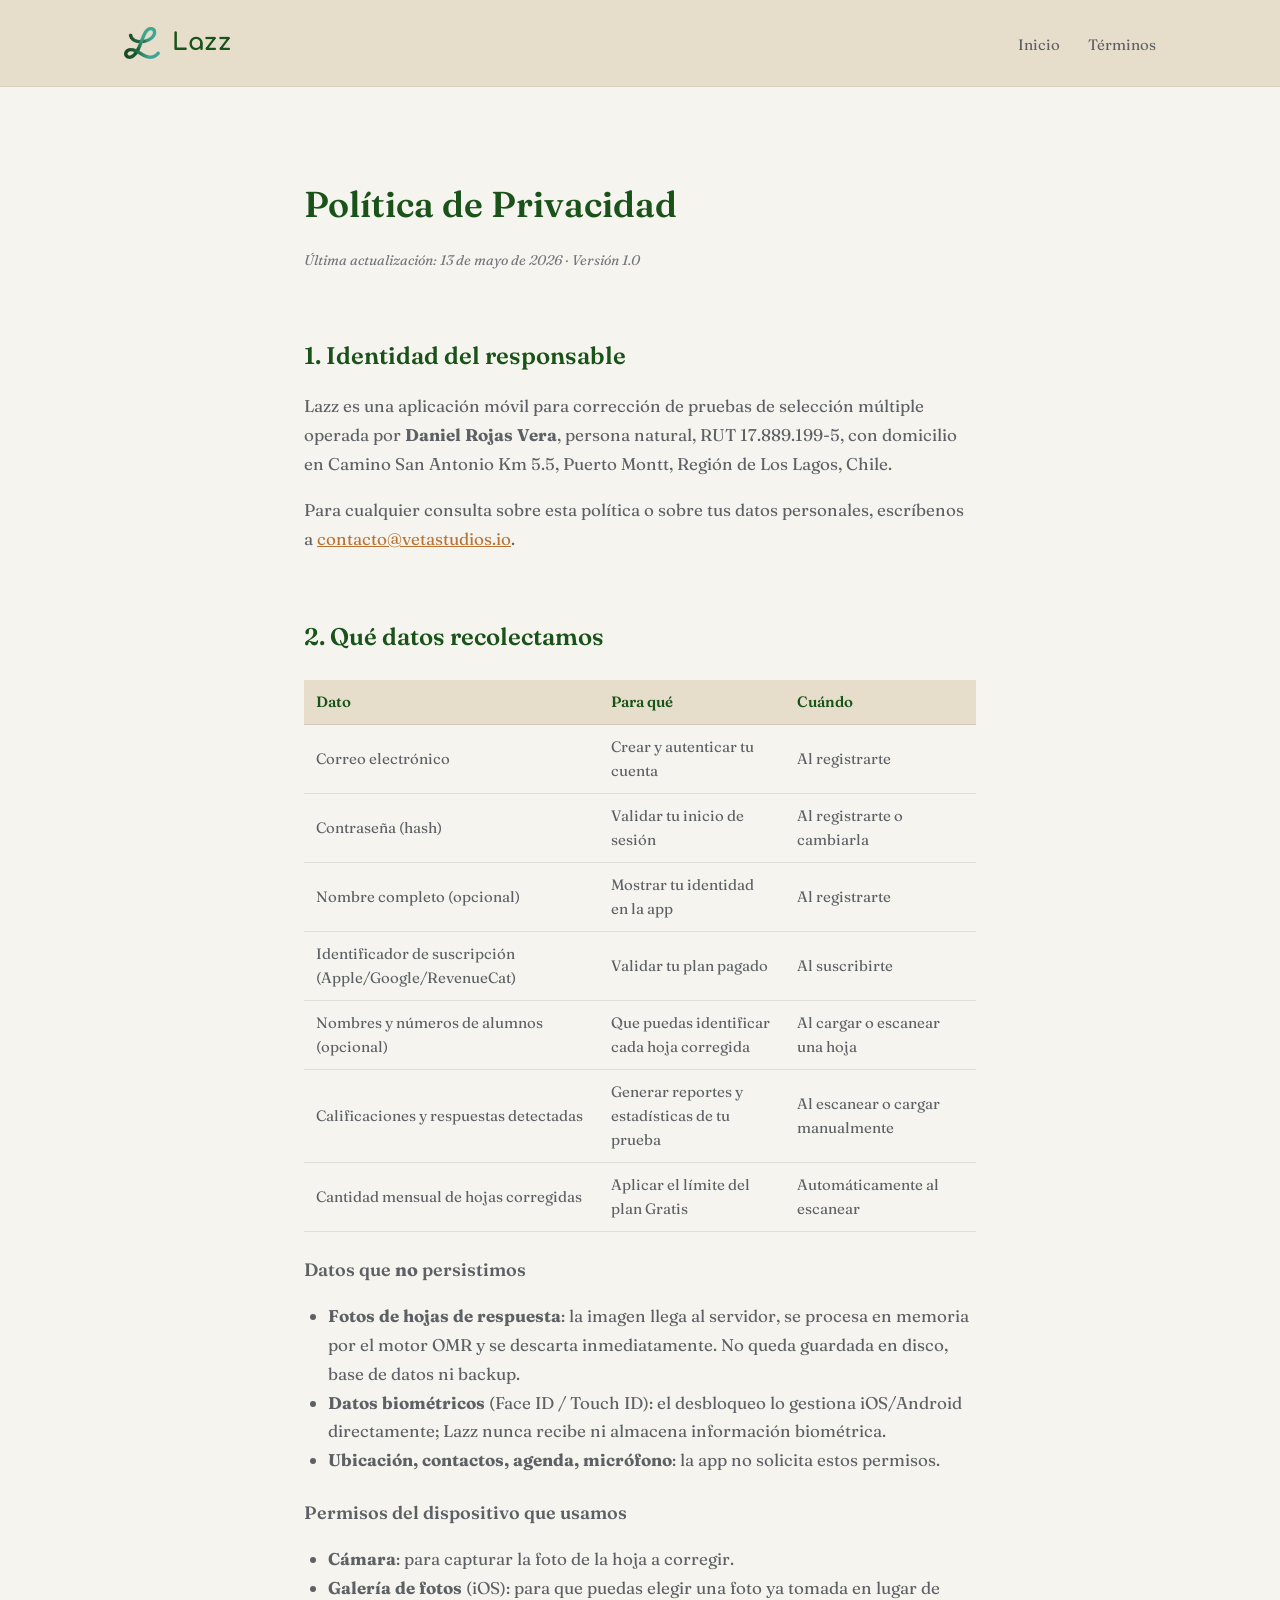
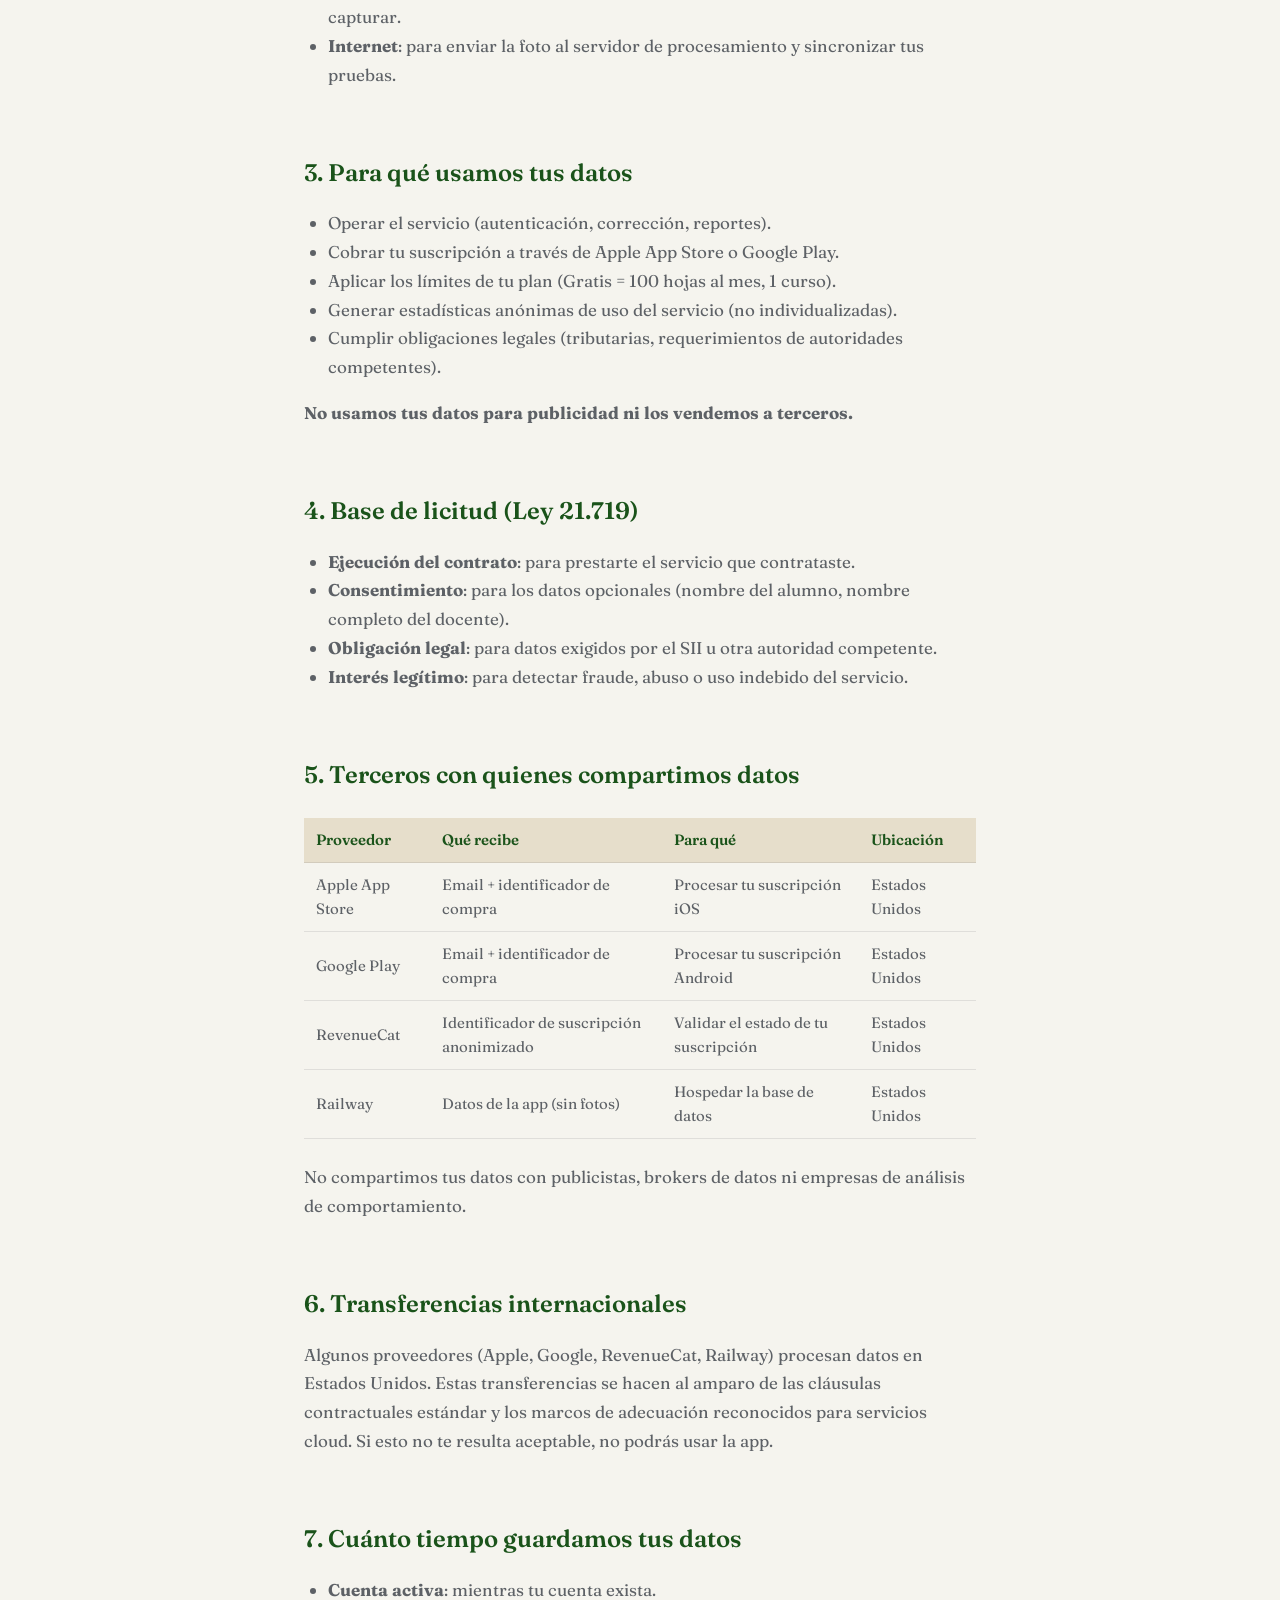
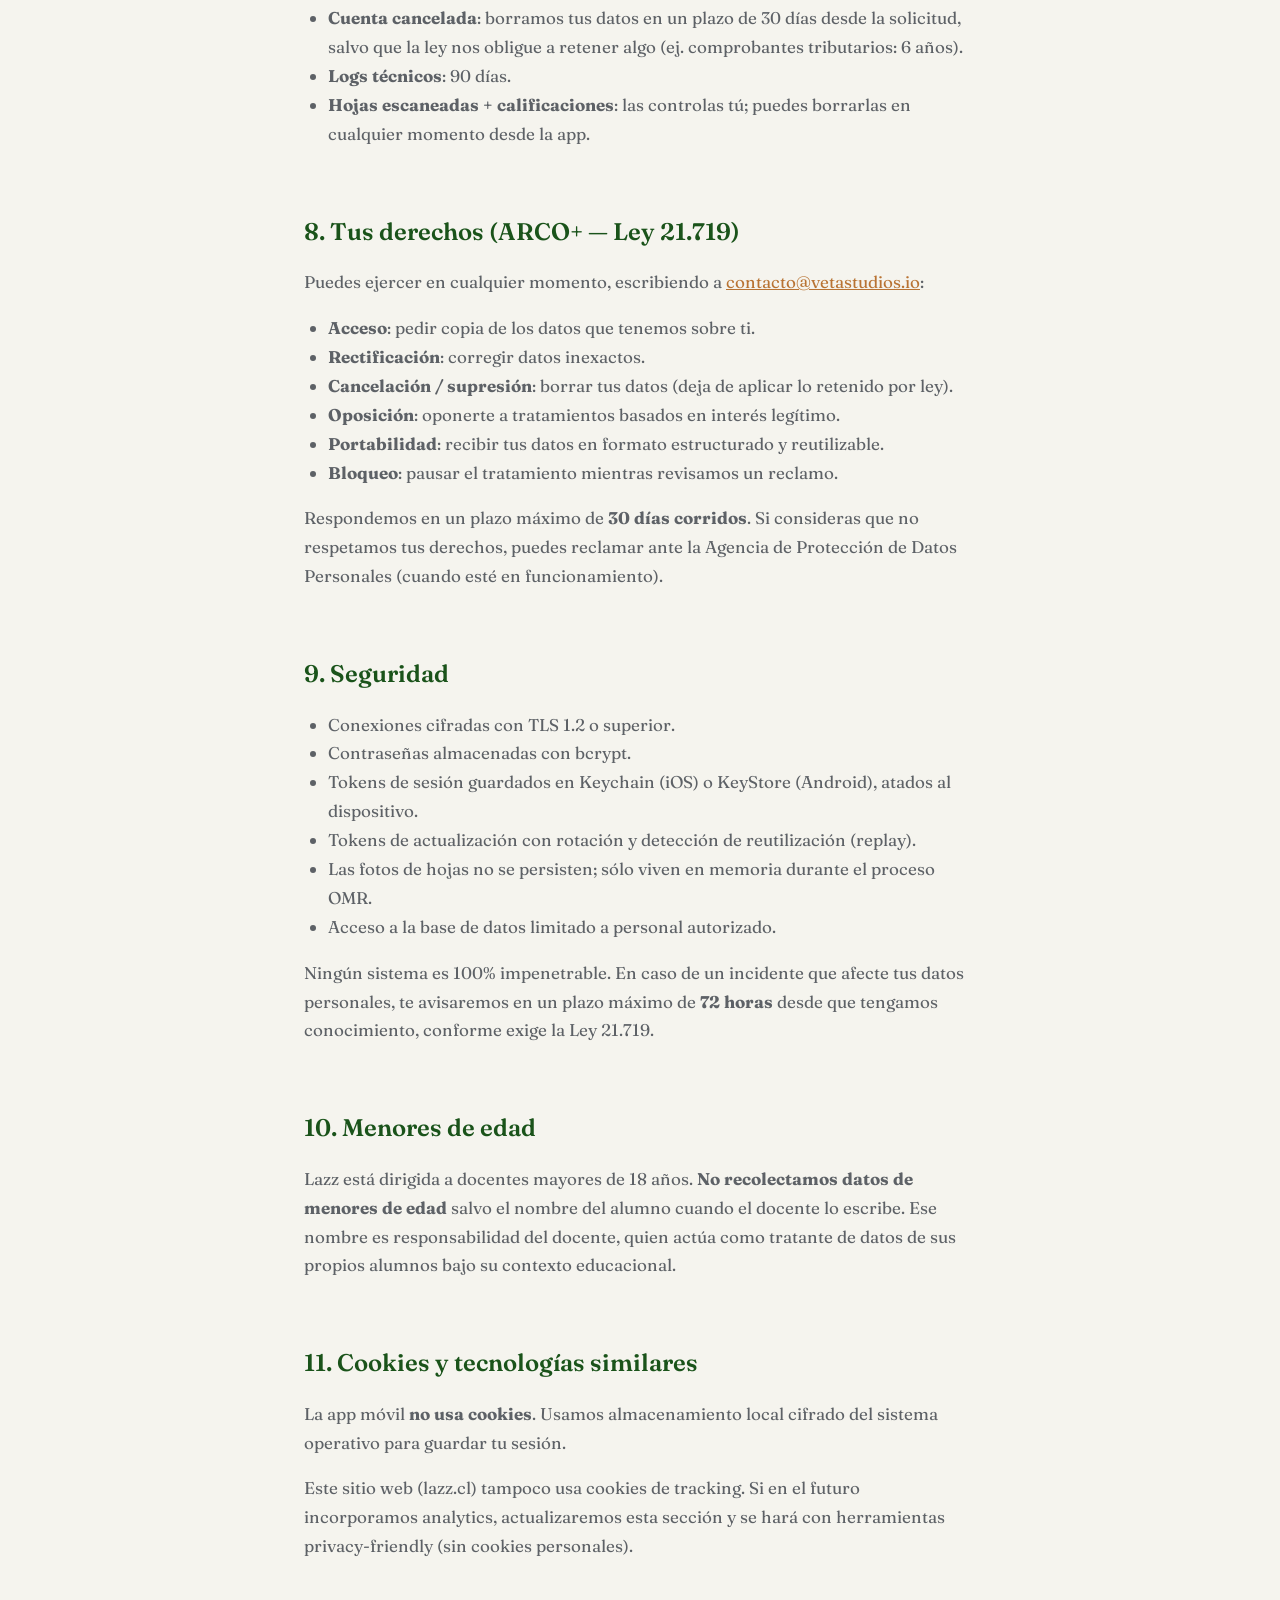
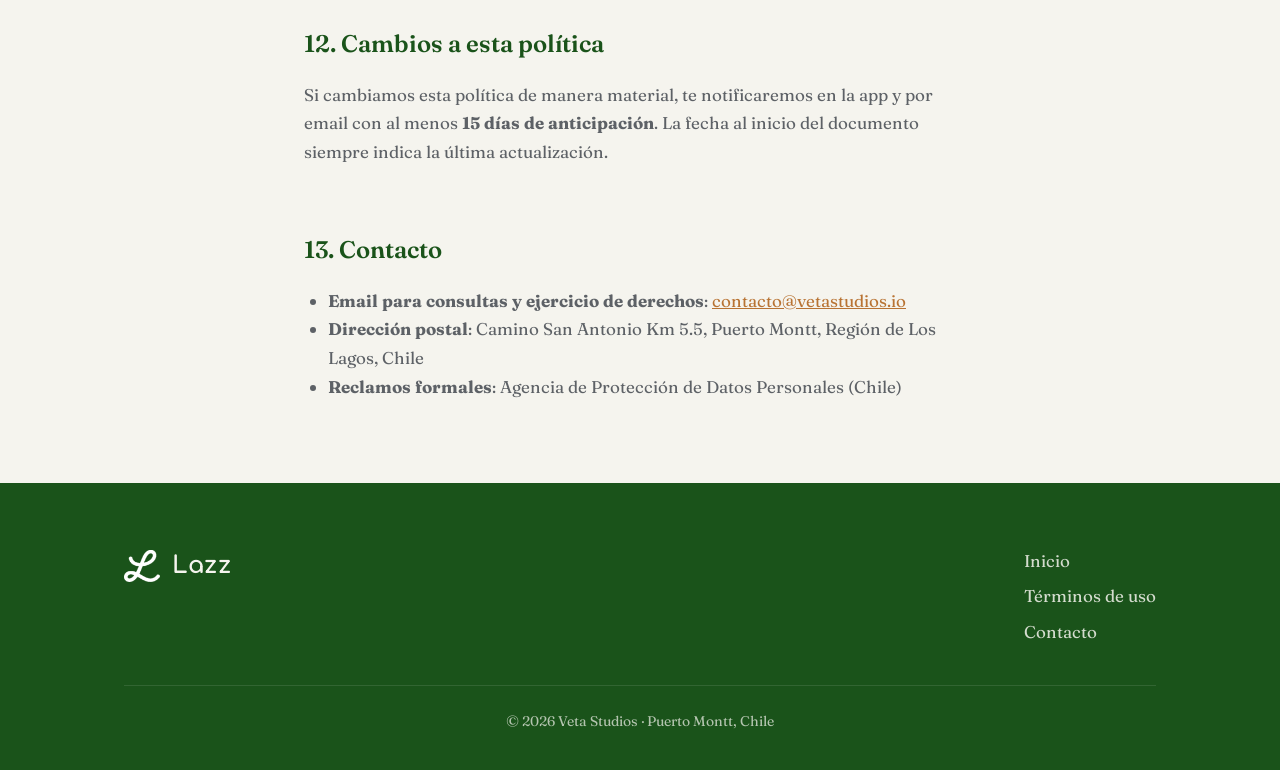
==== privacidad/index.html @ b59d0e22 "init: lazz-web landing + legal pages + contacto Spec: docs/specs/lazz-web-launch.md (approved 2026-0" ====
<!DOCTYPE html>
<html lang="es-CL">
<head>
  <meta charset="UTF-8">
  <meta name="viewport" content="width=device-width, initial-scale=1.0">
  <title>Política de Privacidad — Lazz</title>
  <meta name="description" content="Política de Privacidad de Lazz. Qué datos recolectamos, para qué, cuánto tiempo los guardamos, y tus derechos bajo la Ley 21.719.">
  <meta name="robots" content="index, follow">

  <link rel="preconnect" href="https://fonts.googleapis.com">
  <link rel="preconnect" href="https://fonts.gstatic.com" crossorigin>
  <link href="https://fonts.googleapis.com/css2?family=Comfortaa:wght@400;700&family=Fraunces:ital,wght@0,400;0,600;1,400;1,600&display=swap" rel="stylesheet">

  <link rel="stylesheet" href="/css/shared.css">
  <link rel="icon" type="image/png" href="/assets/brand/lazz-isotype.png">
</head>
<body>

<header class="site-header">
  <div class="container site-header__inner">
    <a href="/" class="brand">
      <img src="/assets/brand/lazz-isotype.png" alt="" class="brand__isotipo">
      <span class="brand__wordmark">Lazz</span>
    </a>
    <nav class="site-header__nav">
      <a href="/">Inicio</a>
      <a href="/terminos/">Términos</a>
    </nav>
  </div>
</header>

<main class="legal">
  <div class="container container--narrow">

    <h1>Política de Privacidad</h1>
    <p class="legal__meta">
      Última actualización: 13 de mayo de 2026 · Versión 1.0
    </p>

    <h2>1. Identidad del responsable</h2>
    <p>
      Lazz es una aplicación móvil para corrección de pruebas de selección
      múltiple operada por <strong>Daniel Rojas Vera</strong>, persona natural,
      RUT 17.889.199-5, con domicilio en Camino San Antonio Km 5.5, Puerto
      Montt, Región de Los Lagos, Chile.
    </p>
    <p>
      Para cualquier consulta sobre esta política o sobre tus datos personales,
      escríbenos a <a href="mailto:contacto@vetastudios.io">contacto@vetastudios.io</a>.
    </p>

    <h2>2. Qué datos recolectamos</h2>
    <table>
      <thead>
        <tr>
          <th>Dato</th>
          <th>Para qué</th>
          <th>Cuándo</th>
        </tr>
      </thead>
      <tbody>
        <tr><td>Correo electrónico</td><td>Crear y autenticar tu cuenta</td><td>Al registrarte</td></tr>
        <tr><td>Contraseña (hash)</td><td>Validar tu inicio de sesión</td><td>Al registrarte o cambiarla</td></tr>
        <tr><td>Nombre completo (opcional)</td><td>Mostrar tu identidad en la app</td><td>Al registrarte</td></tr>
        <tr><td>Identificador de suscripción (Apple/Google/RevenueCat)</td><td>Validar tu plan pagado</td><td>Al suscribirte</td></tr>
        <tr><td>Nombres y números de alumnos (opcional)</td><td>Que puedas identificar cada hoja corregida</td><td>Al cargar o escanear una hoja</td></tr>
        <tr><td>Calificaciones y respuestas detectadas</td><td>Generar reportes y estadísticas de tu prueba</td><td>Al escanear o cargar manualmente</td></tr>
        <tr><td>Cantidad mensual de hojas corregidas</td><td>Aplicar el límite del plan Gratis</td><td>Automáticamente al escanear</td></tr>
      </tbody>
    </table>

    <h3>Datos que <strong>no</strong> persistimos</h3>
    <ul>
      <li><strong>Fotos de hojas de respuesta</strong>: la imagen llega al servidor, se procesa en memoria por el motor OMR y se descarta inmediatamente. No queda guardada en disco, base de datos ni backup.</li>
      <li><strong>Datos biométricos</strong> (Face ID / Touch ID): el desbloqueo lo gestiona iOS/Android directamente; Lazz nunca recibe ni almacena información biométrica.</li>
      <li><strong>Ubicación, contactos, agenda, micrófono</strong>: la app no solicita estos permisos.</li>
    </ul>

    <h3>Permisos del dispositivo que usamos</h3>
    <ul>
      <li><strong>Cámara</strong>: para capturar la foto de la hoja a corregir.</li>
      <li><strong>Galería de fotos</strong> (iOS): para que puedas elegir una foto ya tomada en lugar de capturar.</li>
      <li><strong>Internet</strong>: para enviar la foto al servidor de procesamiento y sincronizar tus pruebas.</li>
    </ul>

    <h2>3. Para qué usamos tus datos</h2>
    <ul>
      <li>Operar el servicio (autenticación, corrección, reportes).</li>
      <li>Cobrar tu suscripción a través de Apple App Store o Google Play.</li>
      <li>Aplicar los límites de tu plan (Gratis = 100 hojas al mes, 1 curso).</li>
      <li>Generar estadísticas anónimas de uso del servicio (no individualizadas).</li>
      <li>Cumplir obligaciones legales (tributarias, requerimientos de autoridades competentes).</li>
    </ul>
    <p>
      <strong>No usamos tus datos para publicidad ni los vendemos a terceros.</strong>
    </p>

    <h2>4. Base de licitud (Ley 21.719)</h2>
    <ul>
      <li><strong>Ejecución del contrato</strong>: para prestarte el servicio que contrataste.</li>
      <li><strong>Consentimiento</strong>: para los datos opcionales (nombre del alumno, nombre completo del docente).</li>
      <li><strong>Obligación legal</strong>: para datos exigidos por el SII u otra autoridad competente.</li>
      <li><strong>Interés legítimo</strong>: para detectar fraude, abuso o uso indebido del servicio.</li>
    </ul>

    <h2>5. Terceros con quienes compartimos datos</h2>
    <table>
      <thead>
        <tr>
          <th>Proveedor</th>
          <th>Qué recibe</th>
          <th>Para qué</th>
          <th>Ubicación</th>
        </tr>
      </thead>
      <tbody>
        <tr><td>Apple App Store</td><td>Email + identificador de compra</td><td>Procesar tu suscripción iOS</td><td>Estados Unidos</td></tr>
        <tr><td>Google Play</td><td>Email + identificador de compra</td><td>Procesar tu suscripción Android</td><td>Estados Unidos</td></tr>
        <tr><td>RevenueCat</td><td>Identificador de suscripción anonimizado</td><td>Validar el estado de tu suscripción</td><td>Estados Unidos</td></tr>
        <tr><td>Railway</td><td>Datos de la app (sin fotos)</td><td>Hospedar la base de datos</td><td>Estados Unidos</td></tr>
      </tbody>
    </table>
    <p>
      No compartimos tus datos con publicistas, brokers de datos ni empresas
      de análisis de comportamiento.
    </p>

    <h2>6. Transferencias internacionales</h2>
    <p>
      Algunos proveedores (Apple, Google, RevenueCat, Railway) procesan datos
      en Estados Unidos. Estas transferencias se hacen al amparo de las
      cláusulas contractuales estándar y los marcos de adecuación reconocidos
      para servicios cloud. Si esto no te resulta aceptable, no podrás usar
      la app.
    </p>

    <h2>7. Cuánto tiempo guardamos tus datos</h2>
    <ul>
      <li><strong>Cuenta activa</strong>: mientras tu cuenta exista.</li>
      <li><strong>Cuenta cancelada</strong>: borramos tus datos en un plazo de 30 días desde la solicitud, salvo que la ley nos obligue a retener algo (ej. comprobantes tributarios: 6 años).</li>
      <li><strong>Logs técnicos</strong>: 90 días.</li>
      <li><strong>Hojas escaneadas + calificaciones</strong>: las controlas tú; puedes borrarlas en cualquier momento desde la app.</li>
    </ul>

    <h2>8. Tus derechos (ARCO+ — Ley 21.719)</h2>
    <p>
      Puedes ejercer en cualquier momento, escribiendo a
      <a href="mailto:contacto@vetastudios.io">contacto@vetastudios.io</a>:
    </p>
    <ul>
      <li><strong>Acceso</strong>: pedir copia de los datos que tenemos sobre ti.</li>
      <li><strong>Rectificación</strong>: corregir datos inexactos.</li>
      <li><strong>Cancelación / supresión</strong>: borrar tus datos (deja de aplicar lo retenido por ley).</li>
      <li><strong>Oposición</strong>: oponerte a tratamientos basados en interés legítimo.</li>
      <li><strong>Portabilidad</strong>: recibir tus datos en formato estructurado y reutilizable.</li>
      <li><strong>Bloqueo</strong>: pausar el tratamiento mientras revisamos un reclamo.</li>
    </ul>
    <p>
      Respondemos en un plazo máximo de <strong>30 días corridos</strong>. Si
      consideras que no respetamos tus derechos, puedes reclamar ante la
      Agencia de Protección de Datos Personales (cuando esté en funcionamiento).
    </p>

    <h2>9. Seguridad</h2>
    <ul>
      <li>Conexiones cifradas con TLS 1.2 o superior.</li>
      <li>Contraseñas almacenadas con bcrypt.</li>
      <li>Tokens de sesión guardados en Keychain (iOS) o KeyStore (Android), atados al dispositivo.</li>
      <li>Tokens de actualización con rotación y detección de reutilización (replay).</li>
      <li>Las fotos de hojas no se persisten; sólo viven en memoria durante el proceso OMR.</li>
      <li>Acceso a la base de datos limitado a personal autorizado.</li>
    </ul>
    <p>
      Ningún sistema es 100% impenetrable. En caso de un incidente que afecte
      tus datos personales, te avisaremos en un plazo máximo de <strong>72
      horas</strong> desde que tengamos conocimiento, conforme exige la Ley
      21.719.
    </p>

    <h2>10. Menores de edad</h2>
    <p>
      Lazz está dirigida a docentes mayores de 18 años. <strong>No
      recolectamos datos de menores de edad</strong> salvo el nombre del alumno
      cuando el docente lo escribe. Ese nombre es responsabilidad del docente,
      quien actúa como tratante de datos de sus propios alumnos bajo su
      contexto educacional.
    </p>

    <h2>11. Cookies y tecnologías similares</h2>
    <p>
      La app móvil <strong>no usa cookies</strong>. Usamos almacenamiento
      local cifrado del sistema operativo para guardar tu sesión.
    </p>
    <p>
      Este sitio web (lazz.cl) tampoco usa cookies de tracking. Si en el
      futuro incorporamos analytics, actualizaremos esta sección y se hará
      con herramientas privacy-friendly (sin cookies personales).
    </p>

    <h2>12. Cambios a esta política</h2>
    <p>
      Si cambiamos esta política de manera material, te notificaremos en la
      app y por email con al menos <strong>15 días de anticipación</strong>.
      La fecha al inicio del documento siempre indica la última actualización.
    </p>

    <h2>13. Contacto</h2>
    <ul>
      <li><strong>Email para consultas y ejercicio de derechos</strong>:
        <a href="mailto:contacto@vetastudios.io">contacto@vetastudios.io</a>
      </li>
      <li><strong>Dirección postal</strong>: Camino San Antonio Km 5.5,
        Puerto Montt, Región de Los Lagos, Chile</li>
      <li><strong>Reclamos formales</strong>: Agencia de Protección de Datos
        Personales (Chile)</li>
    </ul>

  </div>
</main>

<footer class="site-footer">
  <div class="container">
    <div class="site-footer__inner">
      <div class="site-footer__brand">
        <div class="brand">
          <img src="/assets/brand/lazz-isotype.png" alt="" class="brand__isotipo" style="filter: brightness(0) invert(1);">
          <span class="brand__wordmark">Lazz</span>
        </div>
      </div>
      <nav class="site-footer__nav">
        <a href="/">Inicio</a>
        <a href="/terminos/">Términos de uso</a>
        <a href="/contacto/">Contacto</a>
      </nav>
    </div>
    <p class="site-footer__legal">
      © 2026 Veta Studios · Puerto Montt, Chile
    </p>
  </div>
</footer>

</body>
</html>
---- css/shared.css ----
/* =============================================
   LAZZ — Design System (sitio público)

   Refleja la línea gráfica del producto (app móvil) para que
   un profe que aterrice acá desde un link sienta continuidad
   visual cuando descargue la app.

   Paleta + tipografías están alineadas con grader-app/src/theme.ts.
   ============================================= */

:root {
  /* Paleta canónica Lazz */
  --color-verde: #1A531A;     /* Sabiduría — primario, headings, CTAs */
  --color-turquesa: #3AB09E;  /* Claridad — focus, links interactivos */
  --color-beige: #E6DECB;     /* Base — background neutro */
  --color-cobre: #B87333;     /* Logro — acentos, badge RECOMENDADO */
  --color-gris: #5D6166;      /* Estructura — body text, rules */
  --color-ivory: #F5F4EE;     /* Cards, surfaces */
  --color-blanco: #FFFFFF;

  /* Tipografías */
  --font-wordmark: 'Comfortaa', system-ui, sans-serif;
  --font-body: 'Fraunces', Georgia, 'Times New Roman', serif;

  /* Espaciados */
  --space-xs: 8px;
  --space-sm: 16px;
  --space-md: 24px;
  --space-lg: 40px;
  --space-xl: 64px;
  --space-2xl: 96px;

  /* Radios */
  --radius-sm: 8px;
  --radius-md: 16px;
  --radius-lg: 24px;
}

/* --- Reset mínimo --- */
*, *::before, *::after {
  box-sizing: border-box;
}

html {
  scroll-behavior: smooth;
}

body {
  margin: 0;
  padding: 0;
  background-color: var(--color-beige);
  color: var(--color-gris);
  font-family: var(--font-body);
  font-size: 17px;
  line-height: 1.6;
  -webkit-font-smoothing: antialiased;
  -moz-osx-font-smoothing: grayscale;
}

/* --- Container --- */
.container {
  max-width: 1080px;
  width: 100%;
  margin: 0 auto;
  padding: 0 var(--space-md);
}

.container--narrow {
  max-width: 720px;
}

/* --- Header --- */
.site-header {
  padding: var(--space-md) 0;
  background-color: var(--color-beige);
  border-bottom: 1px solid rgba(93, 97, 102, 0.1);
}

.site-header__inner {
  display: flex;
  align-items: center;
  justify-content: space-between;
}

.brand {
  display: flex;
  align-items: center;
  gap: 12px;
  text-decoration: none;
  color: var(--color-verde);
}

.brand__isotipo {
  width: 36px;
  height: 36px;
  object-fit: contain;
}

.brand__wordmark {
  font-family: var(--font-wordmark);
  font-weight: 700;
  font-size: 24px;
  letter-spacing: 0.5px;
}

.site-header__nav a {
  font-family: var(--font-body);
  color: var(--color-gris);
  text-decoration: none;
  font-size: 15px;
  margin-left: var(--space-md);
  transition: color 0.2s;
}

.site-header__nav a:hover {
  color: var(--color-cobre);
}

/* --- Hero --- */
.hero {
  padding: var(--space-xl) 0 var(--space-2xl);
}

.hero__grid {
  display: grid;
  grid-template-columns: 1fr 1fr;
  gap: var(--space-xl);
  align-items: center;
}

@media (max-width: 768px) {
  .hero__grid {
    grid-template-columns: 1fr;
    gap: var(--space-lg);
  }
  .hero {
    padding: var(--space-lg) 0 var(--space-xl);
  }
}

.hero__title {
  font-family: var(--font-body);
  font-weight: 600;
  font-size: 56px;
  line-height: 1.05;
  color: var(--color-verde);
  margin: 0 0 var(--space-md);
  letter-spacing: -0.5px;
}

@media (max-width: 768px) {
  .hero__title { font-size: 40px; }
}

.hero__tagline {
  font-style: italic;
  font-size: 19px;
  color: var(--color-gris);
  margin: 0 0 var(--space-lg);
  line-height: 1.5;
}

.hero__cta-row {
  display: flex;
  gap: var(--space-sm);
  flex-wrap: wrap;
}

.hero__image {
  width: 100%;
  height: auto;
  border-radius: var(--radius-lg);
  box-shadow: 0 20px 50px rgba(0, 0, 0, 0.15);
}

/* --- Botones --- */
.btn {
  display: inline-flex;
  align-items: center;
  gap: 10px;
  padding: 14px 24px;
  border-radius: var(--radius-sm);
  font-family: var(--font-body);
  font-size: 16px;
  font-weight: 600;
  text-decoration: none;
  transition: transform 0.15s, opacity 0.15s;
  border: none;
  cursor: pointer;
}

.btn:hover {
  transform: translateY(-1px);
}

.btn:active {
  transform: translateY(0);
}

.btn--primary {
  background-color: var(--color-verde);
  color: var(--color-ivory);
}

.btn--secondary {
  background-color: transparent;
  color: var(--color-verde);
  border: 1.5px solid var(--color-verde);
}

.btn--coming-soon {
  background-color: var(--color-gris);
  color: var(--color-ivory);
  opacity: 0.75;
  cursor: not-allowed;
}

.btn--coming-soon:hover {
  transform: none;
}

/* --- Section --- */
.section {
  padding: var(--space-2xl) 0;
}

.section--alt {
  background-color: var(--color-ivory);
}

.section__title {
  font-family: var(--font-body);
  font-weight: 600;
  font-size: 36px;
  color: var(--color-verde);
  margin: 0 0 var(--space-sm);
  letter-spacing: -0.3px;
}

.section__subtitle {
  font-size: 18px;
  color: var(--color-gris);
  font-style: italic;
  margin: 0 0 var(--space-xl);
}

/* --- Features grid --- */
.features {
  display: grid;
  grid-template-columns: repeat(2, 1fr);
  gap: var(--space-lg);
}

@media (max-width: 768px) {
  .features { grid-template-columns: 1fr; }
}

.feature {
  display: flex;
  flex-direction: column;
  gap: var(--space-sm);
}

.feature__icon {
  width: 44px;
  height: 44px;
  display: flex;
  align-items: center;
  justify-content: center;
  background-color: var(--color-verde);
  color: var(--color-ivory);
  border-radius: var(--radius-sm);
  font-size: 22px;
}

.feature__title {
  font-family: var(--font-body);
  font-weight: 600;
  font-size: 22px;
  color: var(--color-verde);
  margin: 0;
}

.feature__body {
  margin: 0;
  color: var(--color-gris);
  line-height: 1.55;
}

/* --- Pricing grid --- */
.pricing {
  display: grid;
  grid-template-columns: repeat(3, 1fr);
  gap: var(--space-md);
}

@media (max-width: 900px) {
  .pricing { grid-template-columns: 1fr; gap: var(--space-md); }
}

.plan {
  background-color: var(--color-ivory);
  border-radius: var(--radius-md);
  padding: var(--space-lg);
  display: flex;
  flex-direction: column;
  border: 1px solid rgba(93, 97, 102, 0.12);
}

.plan--recommended {
  border-color: var(--color-cobre);
  border-width: 2px;
  position: relative;
}

.plan__badge {
  position: absolute;
  top: -12px;
  left: var(--space-md);
  background-color: var(--color-cobre);
  color: var(--color-ivory);
  font-family: var(--font-wordmark);
  font-weight: 700;
  font-size: 11px;
  letter-spacing: 1.6px;
  padding: 6px 12px;
  border-radius: var(--radius-sm);
}

.plan__title {
  font-family: var(--font-body);
  font-weight: 600;
  font-size: 22px;
  color: var(--color-verde);
  margin: 0 0 var(--space-xs);
}

.plan--recommended .plan__title { color: var(--color-cobre); }

.plan__price {
  font-family: var(--font-body);
  font-weight: 600;
  font-size: 36px;
  color: var(--color-verde);
  margin: 0;
  line-height: 1;
}

.plan--recommended .plan__price { color: var(--color-cobre); }

.plan__period {
  font-style: italic;
  font-size: 15px;
  color: var(--color-gris);
  margin-left: 6px;
}

.plan__savings {
  font-size: 13px;
  color: var(--color-cobre);
  font-weight: 600;
  margin: var(--space-xs) 0 0;
}

.plan__bullets {
  list-style: none;
  padding: 0;
  margin: var(--space-md) 0 var(--space-lg);
  display: flex;
  flex-direction: column;
  gap: var(--space-xs);
}

.plan__bullets li {
  padding-left: 18px;
  position: relative;
  color: var(--color-gris);
}

.plan__bullets li::before {
  content: "—";
  position: absolute;
  left: 0;
  color: var(--color-cobre);
}

/* --- CTA Section --- */
.cta-final {
  text-align: center;
  padding: var(--space-2xl) 0;
}

.cta-final__title {
  font-family: var(--font-body);
  font-weight: 600;
  font-style: italic;
  font-size: 32px;
  color: var(--color-verde);
  margin: 0 0 var(--space-md);
  line-height: 1.3;
}

.cta-final__buttons {
  display: flex;
  gap: var(--space-md);
  justify-content: center;
  flex-wrap: wrap;
  margin-top: var(--space-md);
}

/* --- Footer --- */
.site-footer {
  background-color: var(--color-verde);
  color: var(--color-ivory);
  padding: var(--space-xl) 0 var(--space-md);
}

.site-footer__inner {
  display: flex;
  justify-content: space-between;
  align-items: flex-start;
  gap: var(--space-lg);
  flex-wrap: wrap;
}

.site-footer__brand {
  max-width: 280px;
}

.site-footer__brand .brand__wordmark { color: var(--color-ivory); }

.site-footer__nav {
  display: flex;
  flex-direction: column;
  gap: var(--space-xs);
}

.site-footer__nav a {
  color: var(--color-ivory);
  text-decoration: none;
  opacity: 0.85;
}

.site-footer__nav a:hover {
  opacity: 1;
  text-decoration: underline;
}

.site-footer__legal {
  margin-top: var(--space-lg);
  padding-top: var(--space-md);
  border-top: 1px solid rgba(255, 255, 255, 0.15);
  font-size: 14px;
  opacity: 0.7;
  text-align: center;
}

/* --- Legal page (privacidad / términos) --- */
.legal {
  padding: var(--space-xl) 0;
  background-color: var(--color-ivory);
}

.legal h1 {
  font-family: var(--font-body);
  font-weight: 600;
  font-size: 36px;
  color: var(--color-verde);
  margin-bottom: var(--space-sm);
}

.legal h2 {
  font-family: var(--font-body);
  font-weight: 600;
  font-size: 24px;
  color: var(--color-verde);
  margin-top: var(--space-xl);
  margin-bottom: var(--space-sm);
}

.legal h3 {
  font-family: var(--font-body);
  font-weight: 600;
  font-size: 18px;
  color: var(--color-gris);
  margin-top: var(--space-md);
  margin-bottom: var(--space-xs);
}

.legal p, .legal li {
  color: var(--color-gris);
  line-height: 1.7;
}

.legal ul, .legal ol {
  padding-left: var(--space-md);
}

.legal table {
  width: 100%;
  border-collapse: collapse;
  margin: var(--space-md) 0;
}

.legal table th, .legal table td {
  text-align: left;
  padding: 10px 12px;
  border-bottom: 1px solid rgba(93, 97, 102, 0.15);
  font-size: 15px;
}

.legal table th {
  background-color: var(--color-beige);
  color: var(--color-verde);
  font-weight: 600;
}

.legal a {
  color: var(--color-cobre);
}

.legal__meta {
  font-style: italic;
  font-size: 14px;
  color: var(--color-gris);
  opacity: 0.85;
  margin-bottom: var(--space-lg);
}
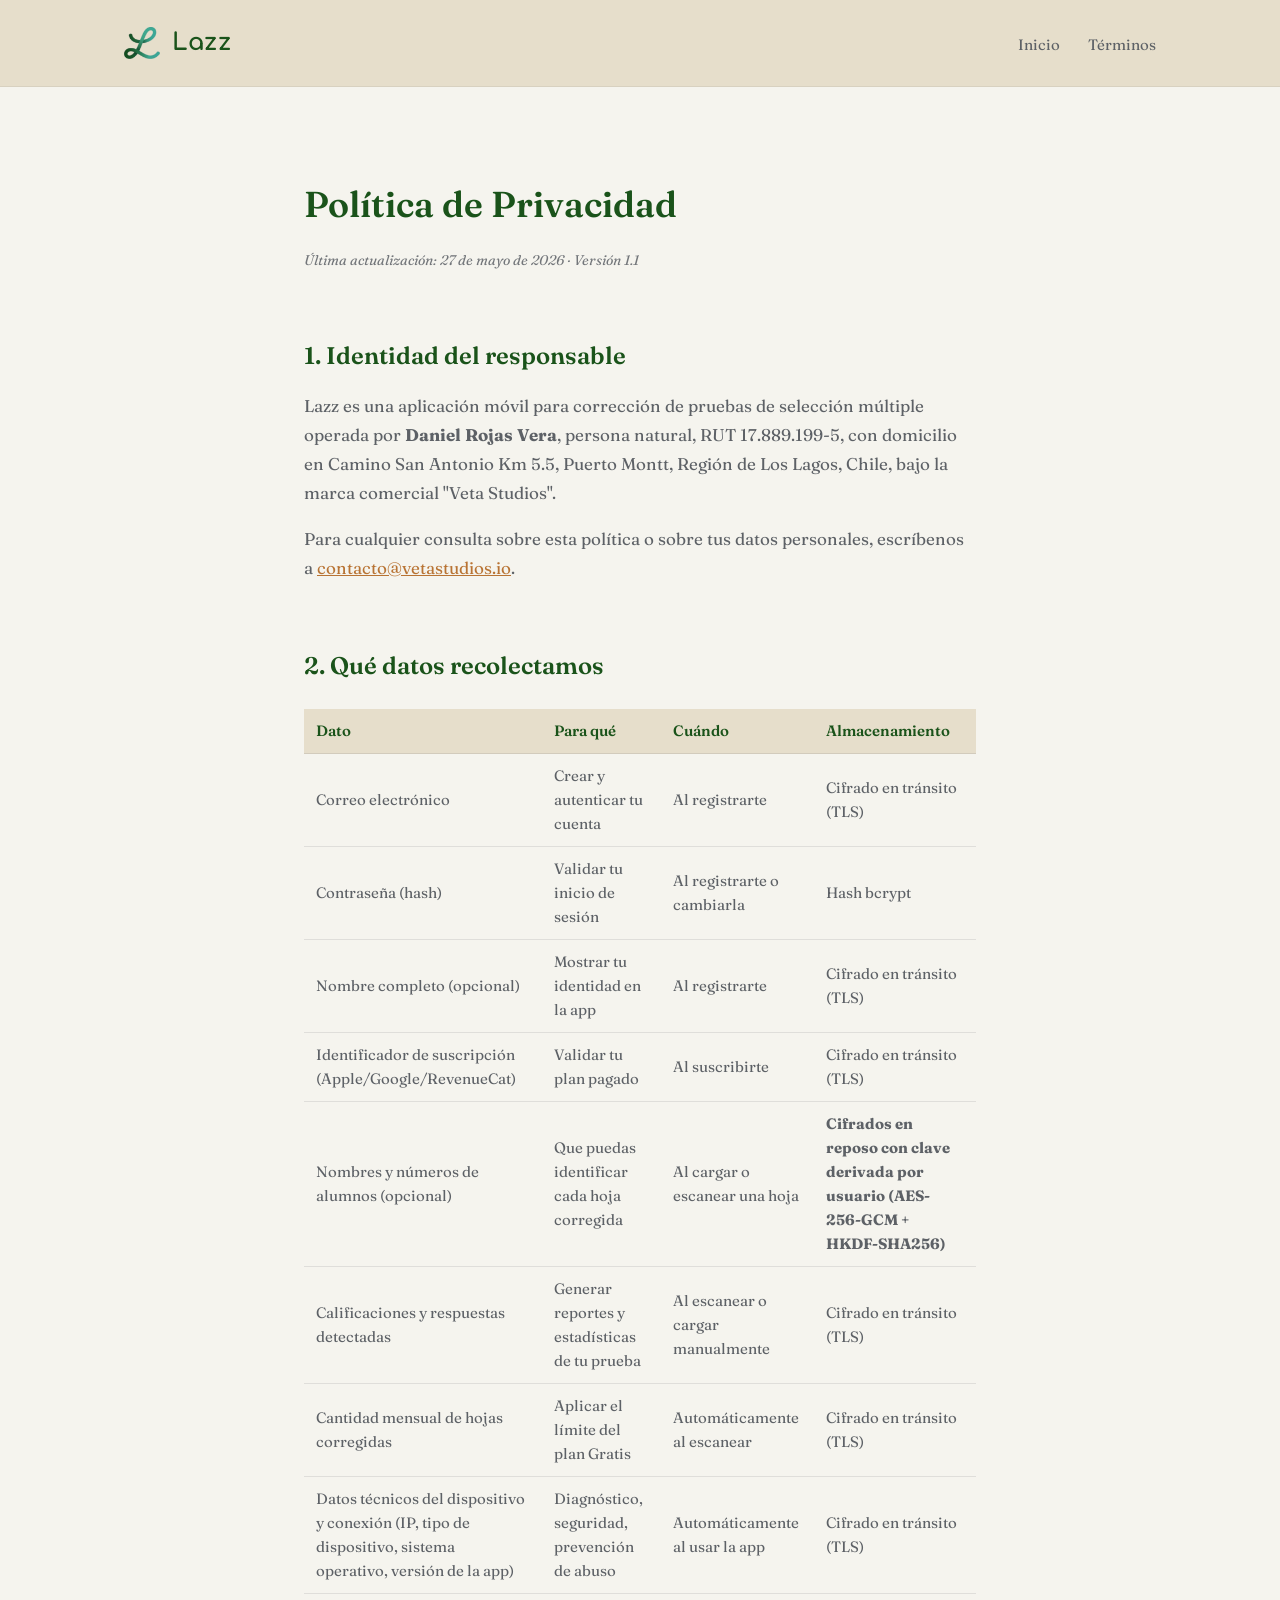
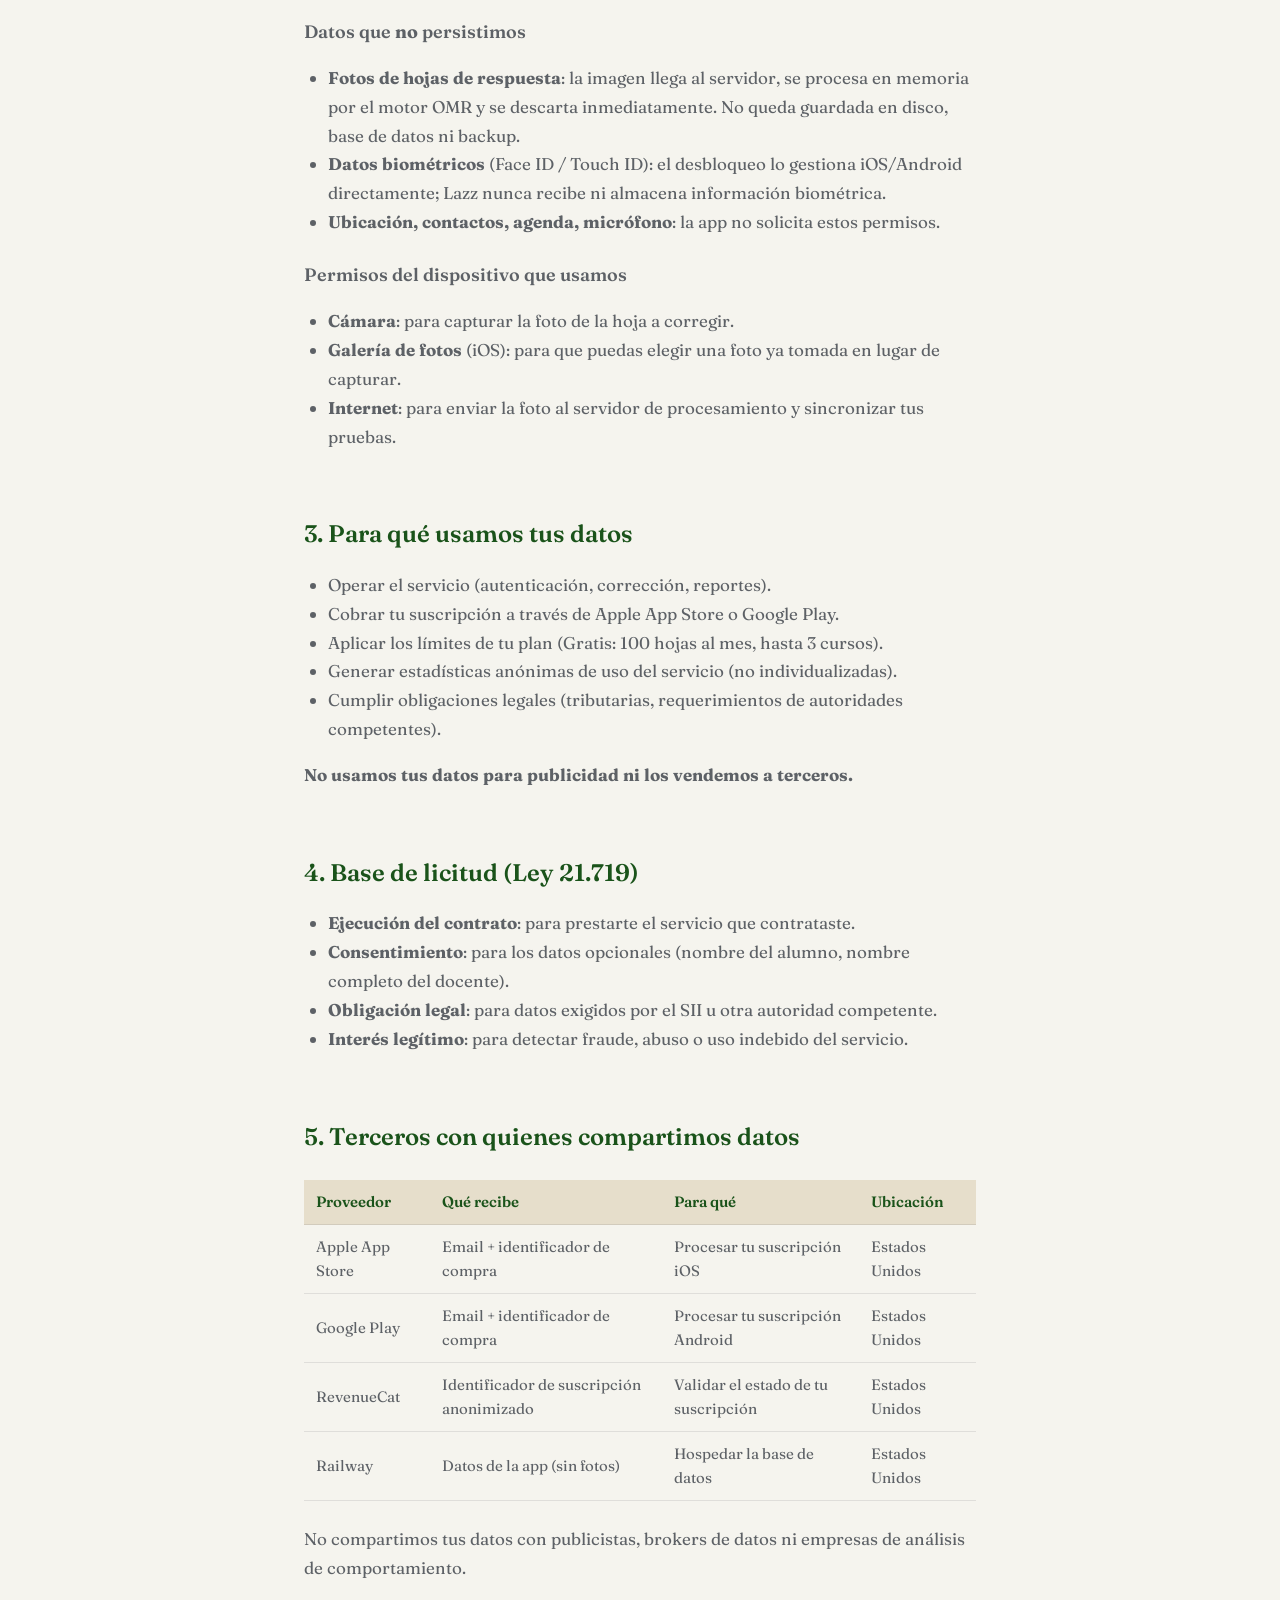
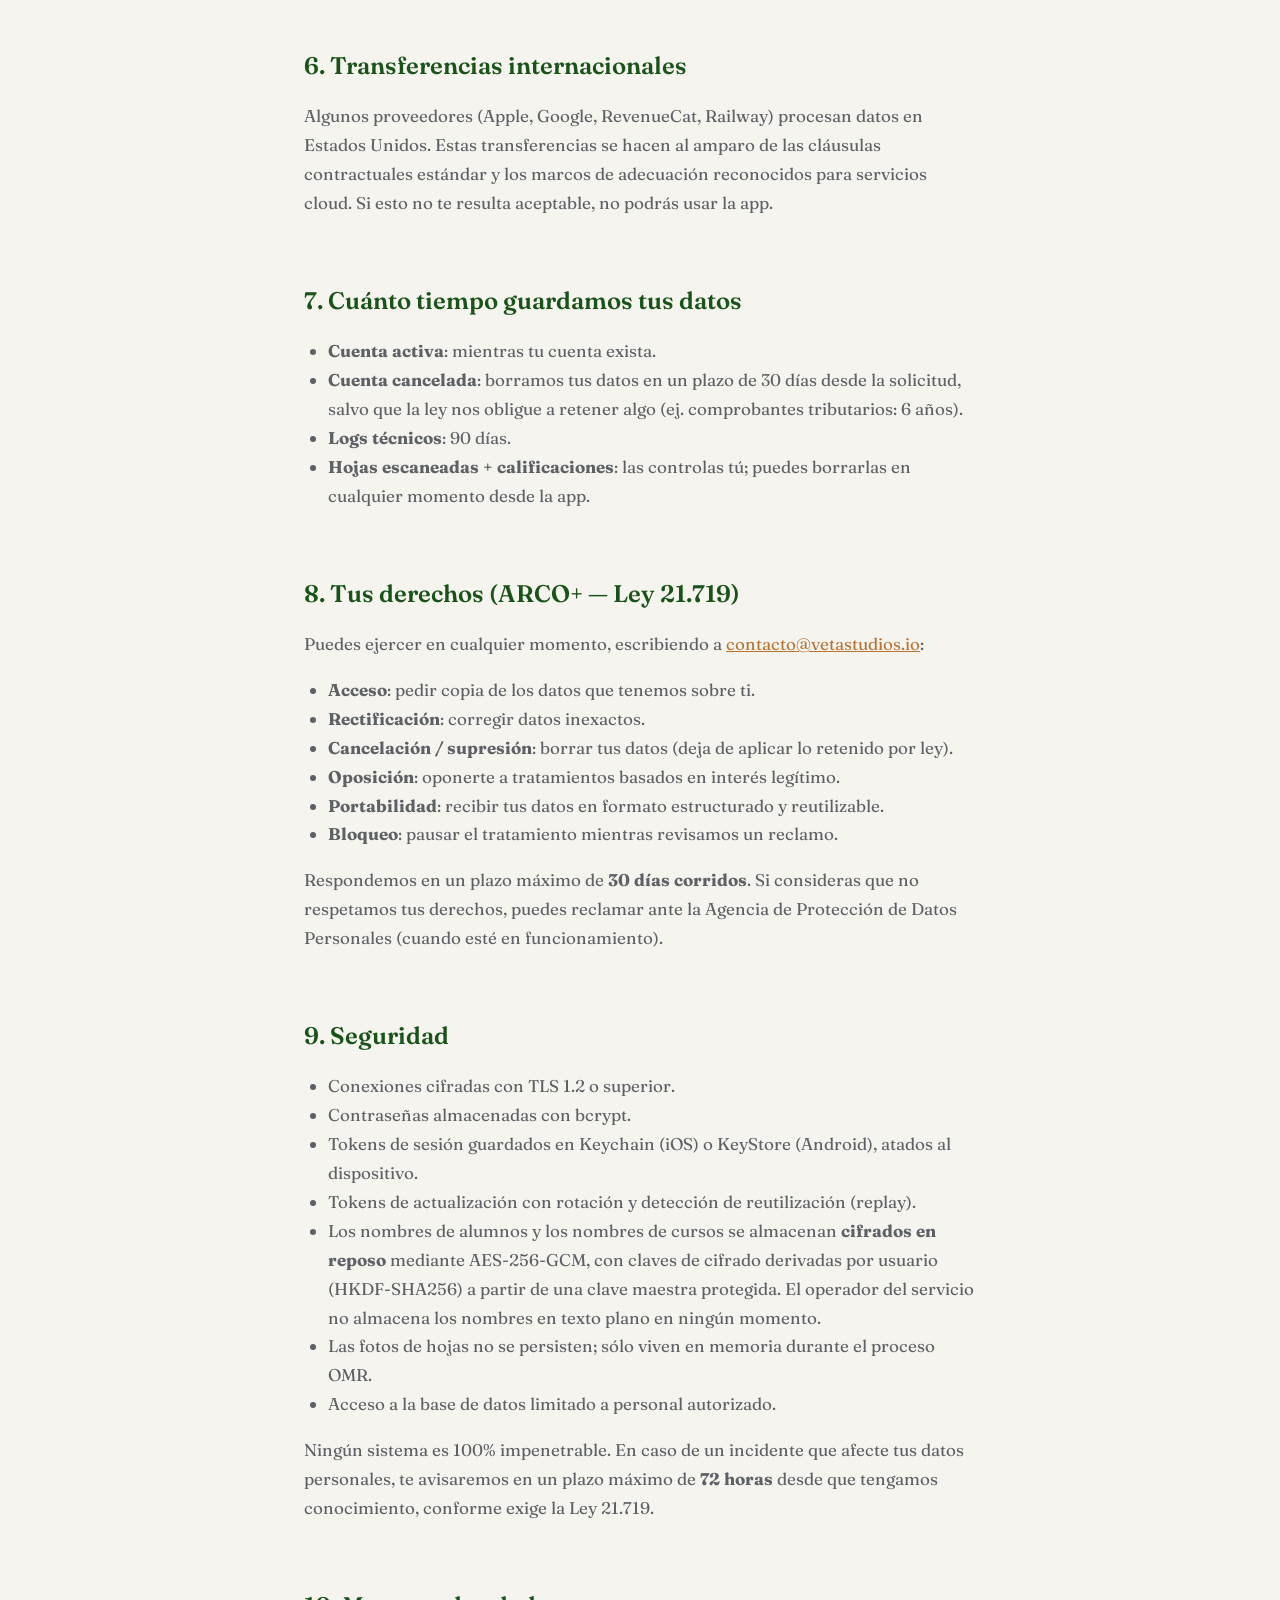
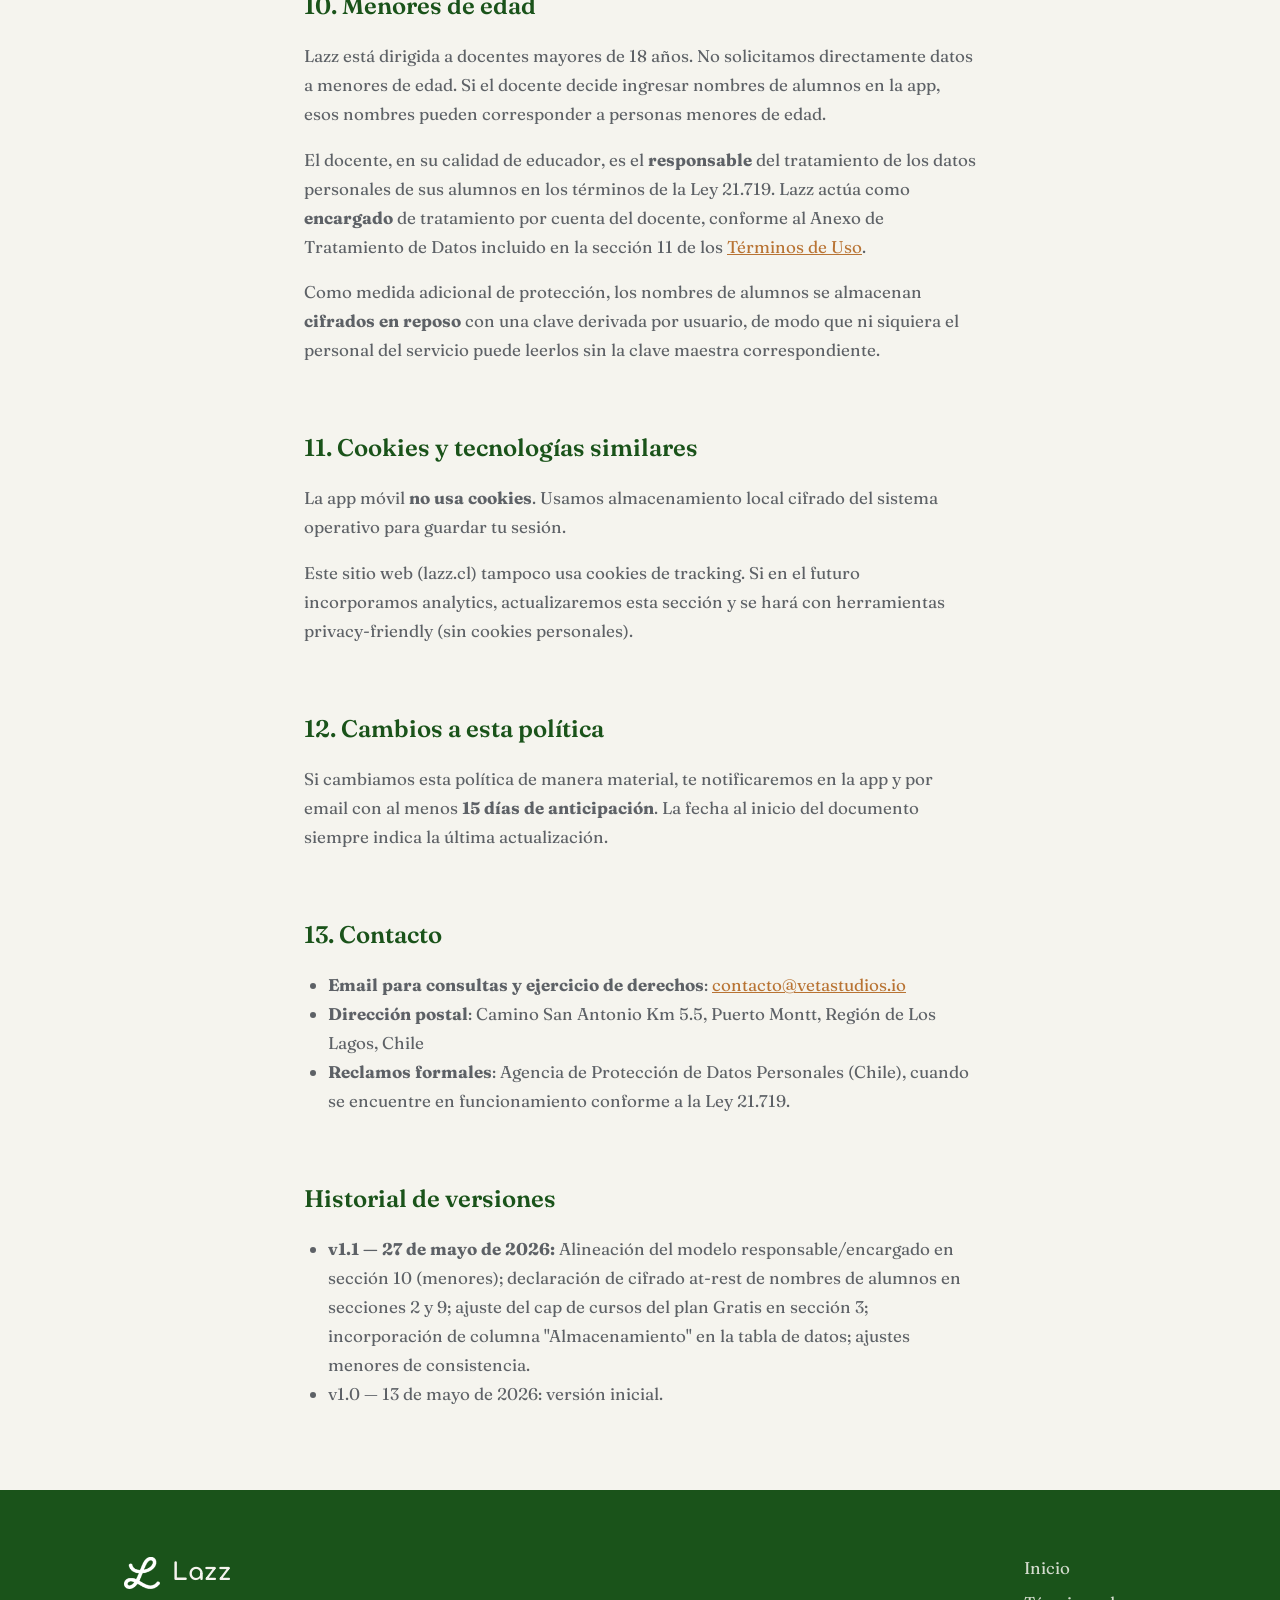
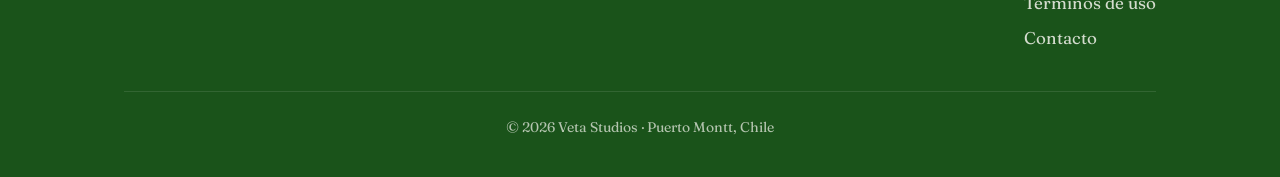
==== commit 65a0bc09: "legal(v1.1): aplicar legal-text-updates-v1 a terminos y privacidad T&C: - Header → Versión 1.1, 27 d" ====
--- a/privacidad/index.html
+++ b/privacidad/index.html
@@ -34,7 +34,7 @@
 
     <h1>Política de Privacidad</h1>
     <p class="legal__meta">
-      Última actualización: 13 de mayo de 2026 · Versión 1.0
+      Última actualización: 27 de mayo de 2026 · Versión 1.1
     </p>
 
     <h2>1. Identidad del responsable</h2>
@@ -42,7 +42,7 @@
       Lazz es una aplicación móvil para corrección de pruebas de selección
       múltiple operada por <strong>Daniel Rojas Vera</strong>, persona natural,
       RUT 17.889.199-5, con domicilio en Camino San Antonio Km 5.5, Puerto
-      Montt, Región de Los Lagos, Chile.
+      Montt, Región de Los Lagos, Chile, bajo la marca comercial "Veta Studios".
     </p>
     <p>
       Para cualquier consulta sobre esta política o sobre tus datos personales,
@@ -56,16 +56,18 @@
           <th>Dato</th>
           <th>Para qué</th>
           <th>Cuándo</th>
+          <th>Almacenamiento</th>
         </tr>
       </thead>
       <tbody>
-        <tr><td>Correo electrónico</td><td>Crear y autenticar tu cuenta</td><td>Al registrarte</td></tr>
-        <tr><td>Contraseña (hash)</td><td>Validar tu inicio de sesión</td><td>Al registrarte o cambiarla</td></tr>
-        <tr><td>Nombre completo (opcional)</td><td>Mostrar tu identidad en la app</td><td>Al registrarte</td></tr>
-        <tr><td>Identificador de suscripción (Apple/Google/RevenueCat)</td><td>Validar tu plan pagado</td><td>Al suscribirte</td></tr>
-        <tr><td>Nombres y números de alumnos (opcional)</td><td>Que puedas identificar cada hoja corregida</td><td>Al cargar o escanear una hoja</td></tr>
-        <tr><td>Calificaciones y respuestas detectadas</td><td>Generar reportes y estadísticas de tu prueba</td><td>Al escanear o cargar manualmente</td></tr>
-        <tr><td>Cantidad mensual de hojas corregidas</td><td>Aplicar el límite del plan Gratis</td><td>Automáticamente al escanear</td></tr>
+        <tr><td>Correo electrónico</td><td>Crear y autenticar tu cuenta</td><td>Al registrarte</td><td>Cifrado en tránsito (TLS)</td></tr>
+        <tr><td>Contraseña (hash)</td><td>Validar tu inicio de sesión</td><td>Al registrarte o cambiarla</td><td>Hash bcrypt</td></tr>
+        <tr><td>Nombre completo (opcional)</td><td>Mostrar tu identidad en la app</td><td>Al registrarte</td><td>Cifrado en tránsito (TLS)</td></tr>
+        <tr><td>Identificador de suscripción (Apple/Google/RevenueCat)</td><td>Validar tu plan pagado</td><td>Al suscribirte</td><td>Cifrado en tránsito (TLS)</td></tr>
+        <tr><td>Nombres y números de alumnos (opcional)</td><td>Que puedas identificar cada hoja corregida</td><td>Al cargar o escanear una hoja</td><td><strong>Cifrados en reposo con clave derivada por usuario (AES-256-GCM + HKDF-SHA256)</strong></td></tr>
+        <tr><td>Calificaciones y respuestas detectadas</td><td>Generar reportes y estadísticas de tu prueba</td><td>Al escanear o cargar manualmente</td><td>Cifrado en tránsito (TLS)</td></tr>
+        <tr><td>Cantidad mensual de hojas corregidas</td><td>Aplicar el límite del plan Gratis</td><td>Automáticamente al escanear</td><td>Cifrado en tránsito (TLS)</td></tr>
+        <tr><td>Datos técnicos del dispositivo y conexión (IP, tipo de dispositivo, sistema operativo, versión de la app)</td><td>Diagnóstico, seguridad, prevención de abuso</td><td>Automáticamente al usar la app</td><td>Cifrado en tránsito (TLS)</td></tr>
       </tbody>
     </table>
 
@@ -87,7 +89,7 @@
     <ul>
       <li>Operar el servicio (autenticación, corrección, reportes).</li>
       <li>Cobrar tu suscripción a través de Apple App Store o Google Play.</li>
-      <li>Aplicar los límites de tu plan (Gratis = 100 hojas al mes, 1 curso).</li>
+      <li>Aplicar los límites de tu plan (Gratis: 100 hojas al mes, hasta 3 cursos).</li>
       <li>Generar estadísticas anónimas de uso del servicio (no individualizadas).</li>
       <li>Cumplir obligaciones legales (tributarias, requerimientos de autoridades competentes).</li>
     </ul>
@@ -167,6 +169,7 @@
       <li>Contraseñas almacenadas con bcrypt.</li>
       <li>Tokens de sesión guardados en Keychain (iOS) o KeyStore (Android), atados al dispositivo.</li>
       <li>Tokens de actualización con rotación y detección de reutilización (replay).</li>
+      <li>Los nombres de alumnos y los nombres de cursos se almacenan <strong>cifrados en reposo</strong> mediante AES-256-GCM, con claves de cifrado derivadas por usuario (HKDF-SHA256) a partir de una clave maestra protegida. El operador del servicio no almacena los nombres en texto plano en ningún momento.</li>
       <li>Las fotos de hojas no se persisten; sólo viven en memoria durante el proceso OMR.</li>
       <li>Acceso a la base de datos limitado a personal autorizado.</li>
     </ul>
@@ -179,11 +182,24 @@
 
     <h2>10. Menores de edad</h2>
     <p>
-      Lazz está dirigida a docentes mayores de 18 años. <strong>No
-      recolectamos datos de menores de edad</strong> salvo el nombre del alumno
-      cuando el docente lo escribe. Ese nombre es responsabilidad del docente,
-      quien actúa como tratante de datos de sus propios alumnos bajo su
-      contexto educacional.
+      Lazz está dirigida a docentes mayores de 18 años. No solicitamos
+      directamente datos a menores de edad. Si el docente decide ingresar
+      nombres de alumnos en la app, esos nombres pueden corresponder a
+      personas menores de edad.
+    </p>
+    <p>
+      El docente, en su calidad de educador, es el <strong>responsable</strong>
+      del tratamiento de los datos personales de sus alumnos en los términos
+      de la Ley 21.719. Lazz actúa como <strong>encargado</strong> de
+      tratamiento por cuenta del docente, conforme al Anexo de Tratamiento de
+      Datos incluido en la sección 11 de los
+      <a href="/terminos/">Términos de Uso</a>.
+    </p>
+    <p>
+      Como medida adicional de protección, los nombres de alumnos se almacenan
+      <strong>cifrados en reposo</strong> con una clave derivada por usuario,
+      de modo que ni siquiera el personal del servicio puede leerlos sin la
+      clave maestra correspondiente.
     </p>
 
     <h2>11. Cookies y tecnologías similares</h2>
@@ -212,7 +228,14 @@
       <li><strong>Dirección postal</strong>: Camino San Antonio Km 5.5,
         Puerto Montt, Región de Los Lagos, Chile</li>
       <li><strong>Reclamos formales</strong>: Agencia de Protección de Datos
-        Personales (Chile)</li>
+        Personales (Chile), cuando se encuentre en funcionamiento conforme a
+        la Ley 21.719.</li>
+    </ul>
+
+    <h2>Historial de versiones</h2>
+    <ul>
+      <li><strong>v1.1 — 27 de mayo de 2026:</strong> Alineación del modelo responsable/encargado en sección 10 (menores); declaración de cifrado at-rest de nombres de alumnos en secciones 2 y 9; ajuste del cap de cursos del plan Gratis en sección 3; incorporación de columna "Almacenamiento" en la tabla de datos; ajustes menores de consistencia.</li>
+      <li>v1.0 — 13 de mayo de 2026: versión inicial.</li>
     </ul>
 
   </div>
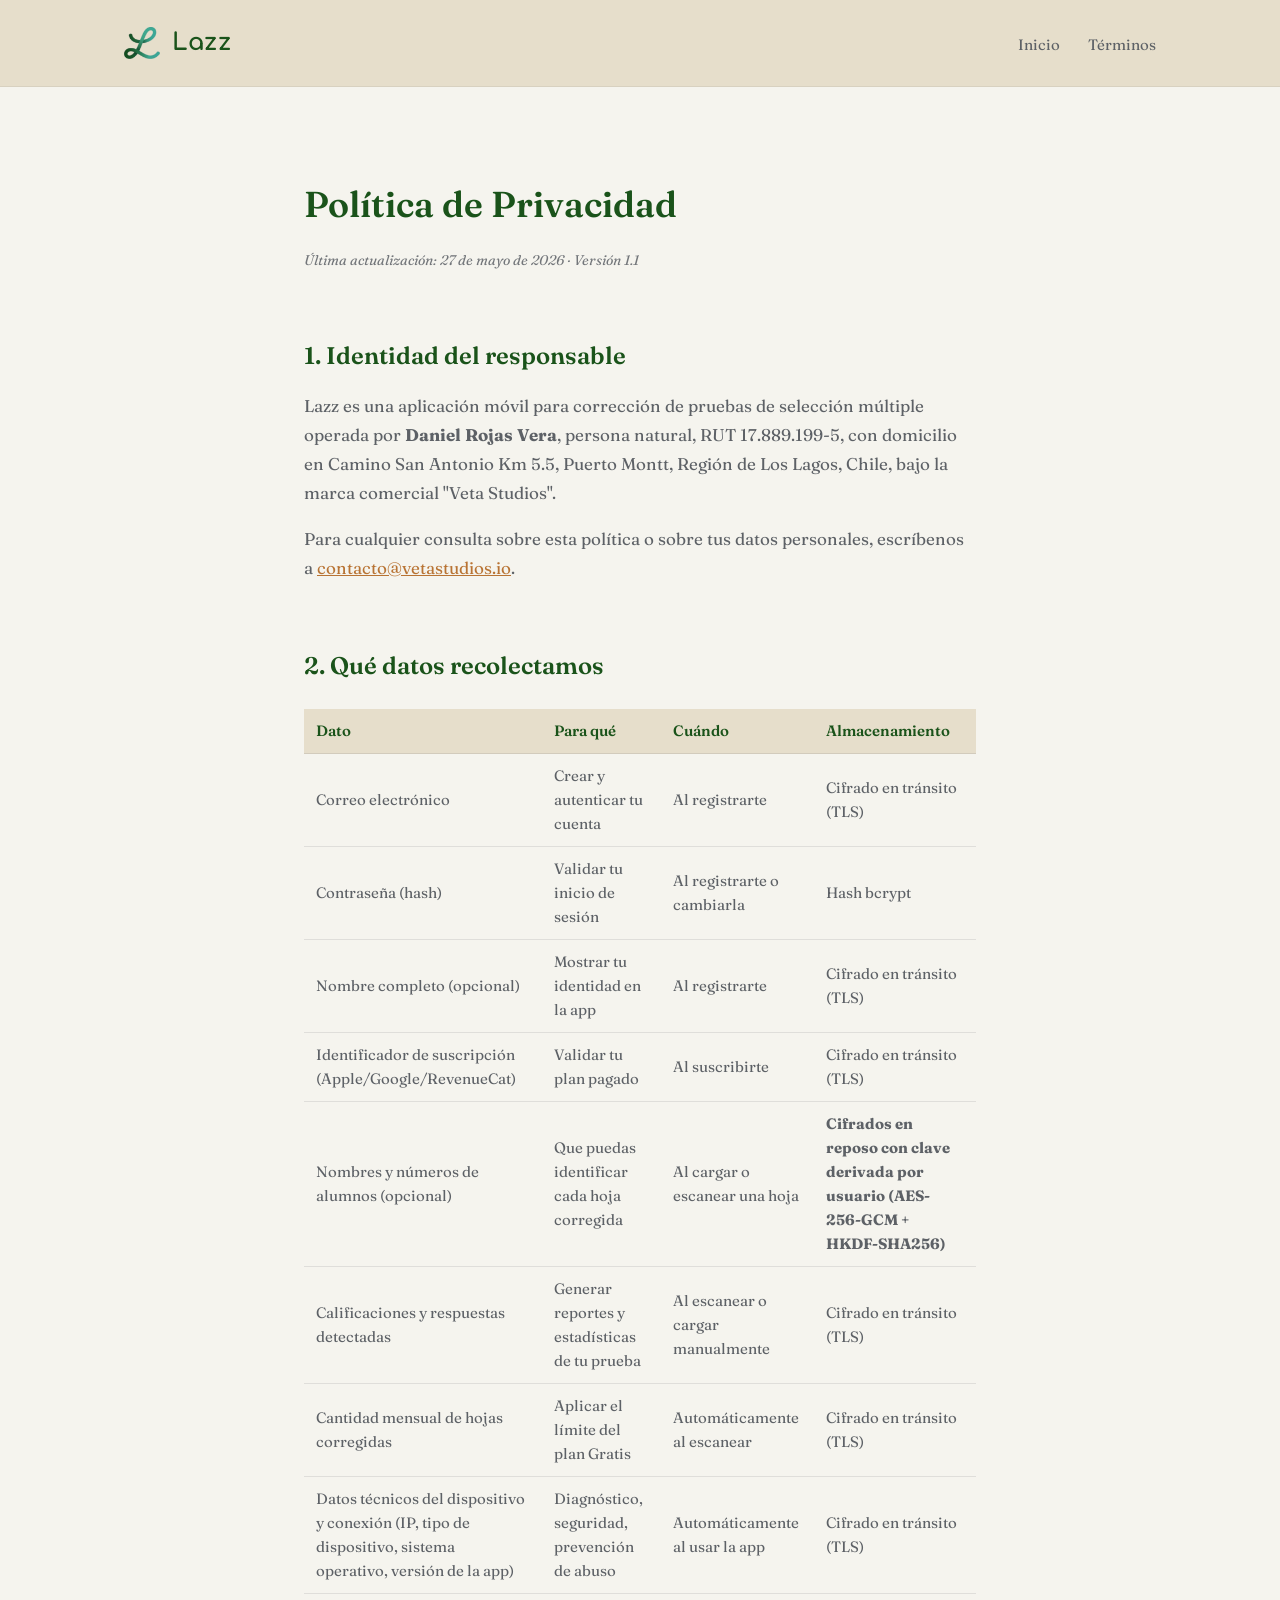
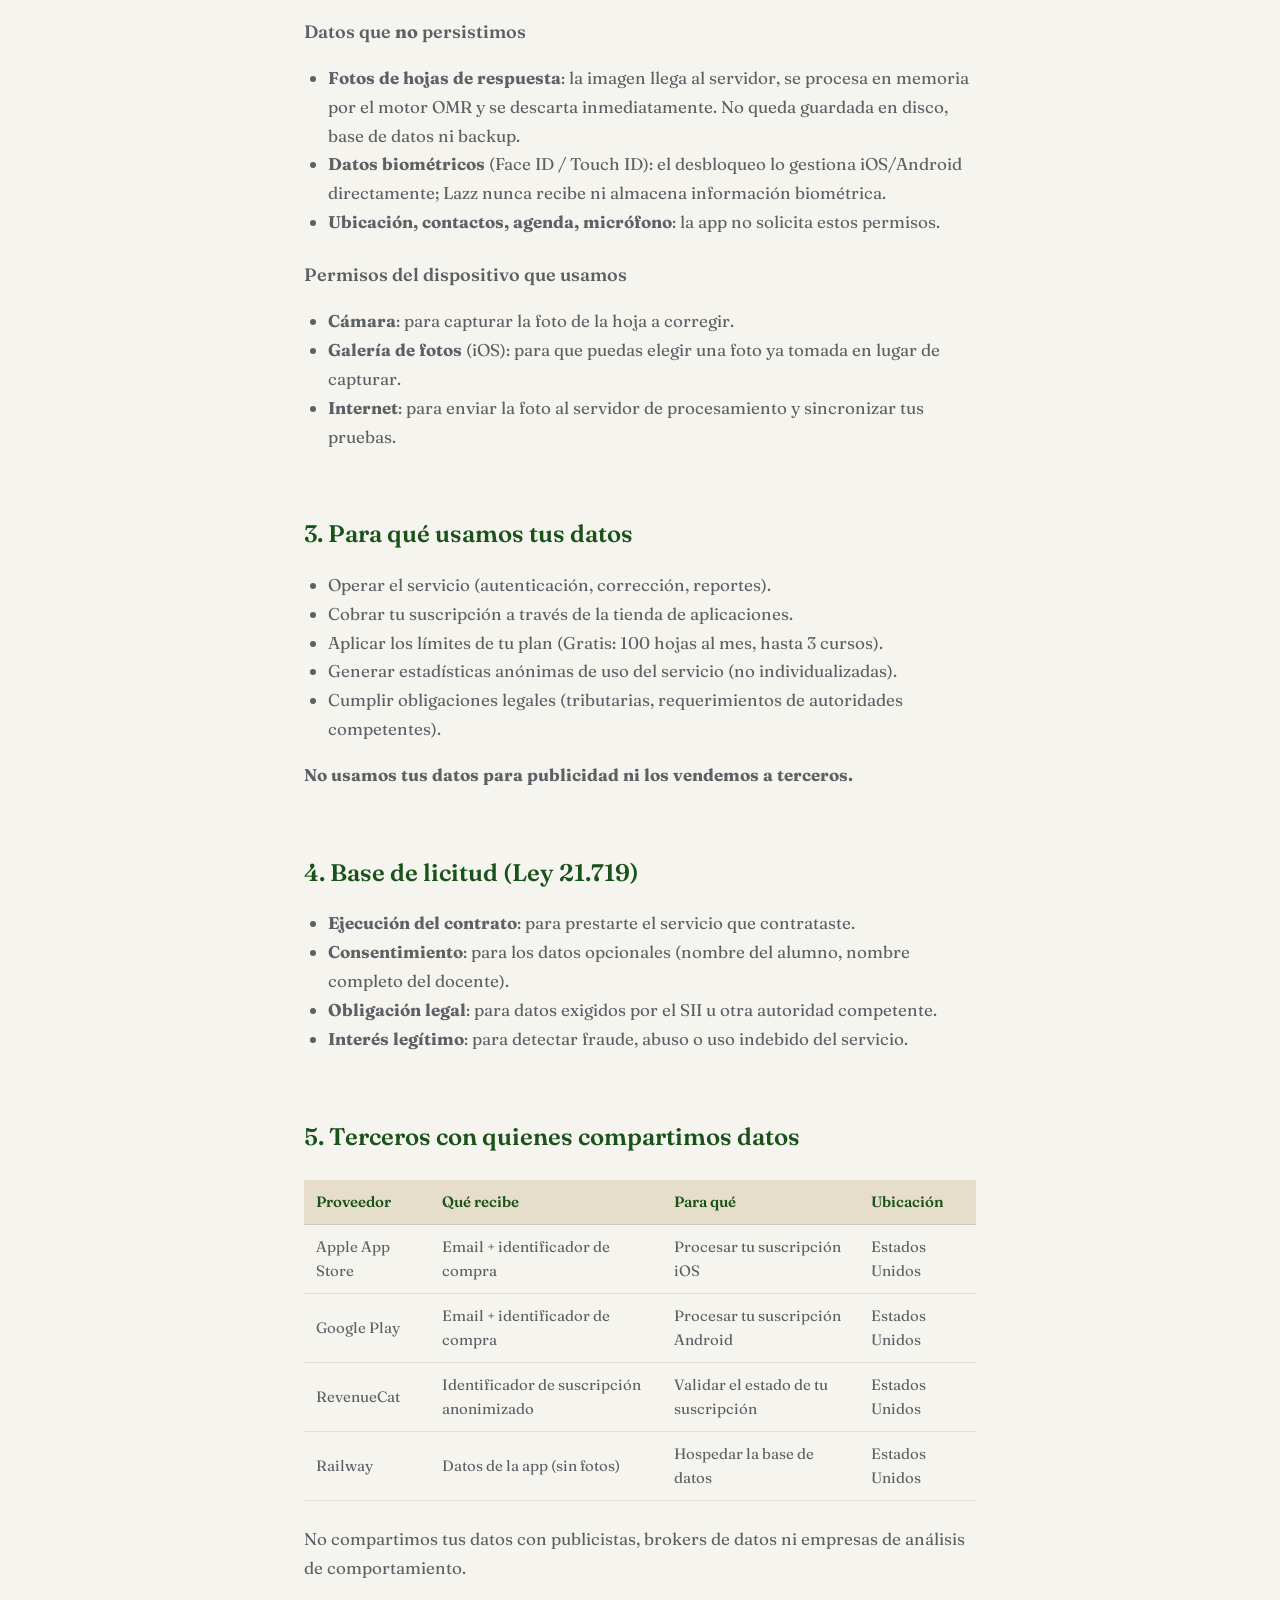
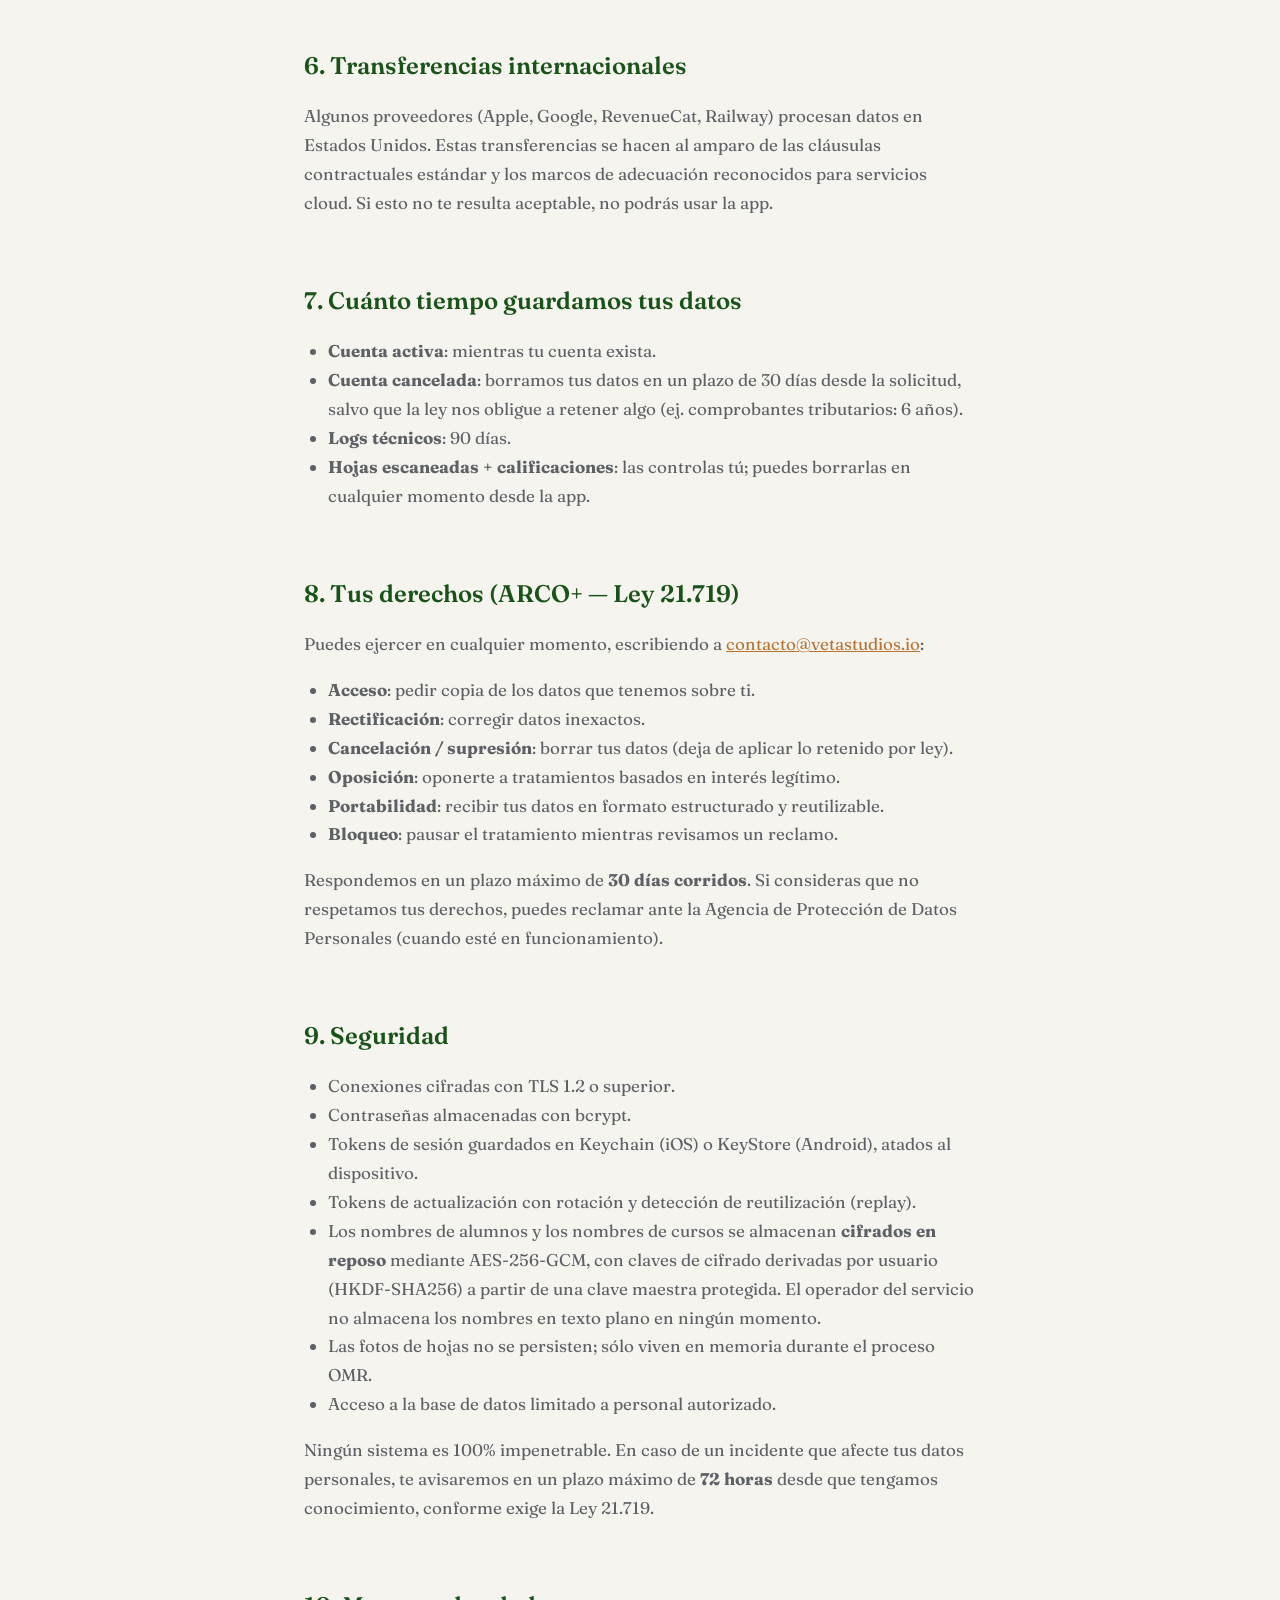
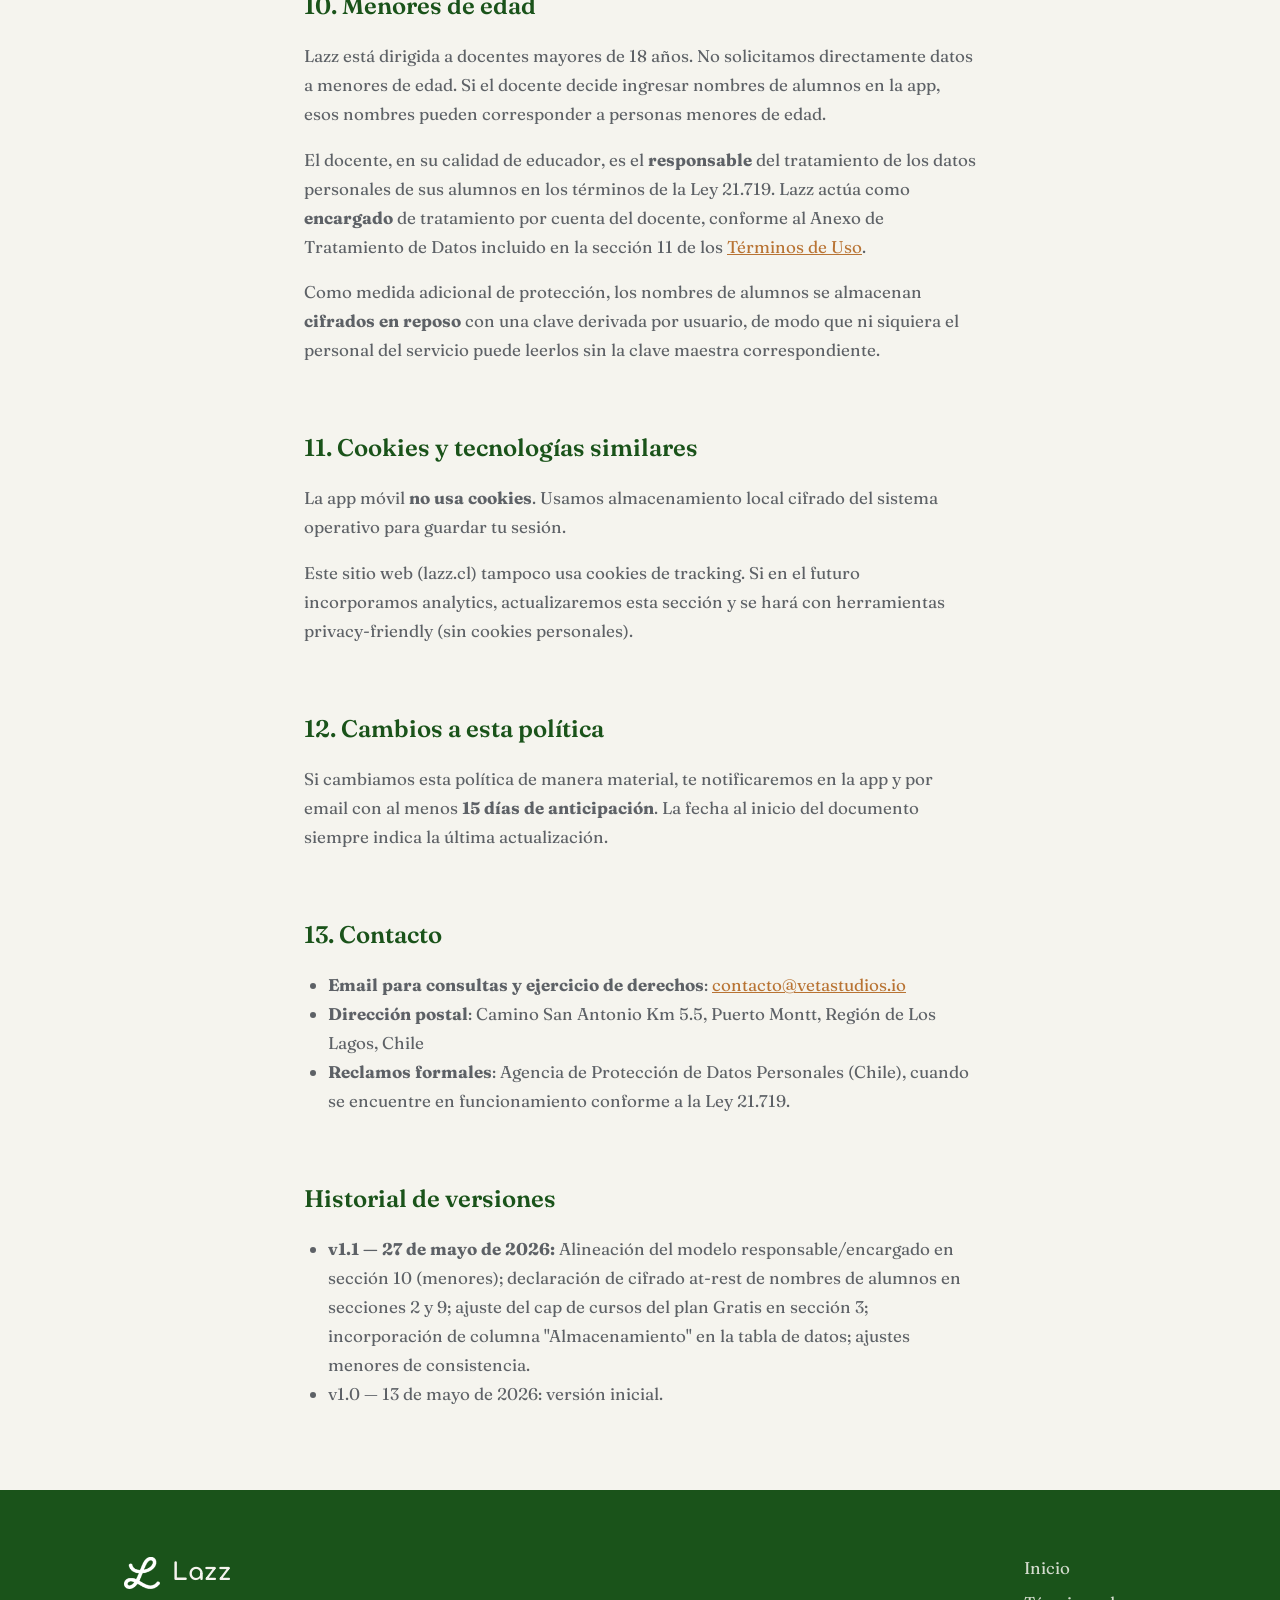
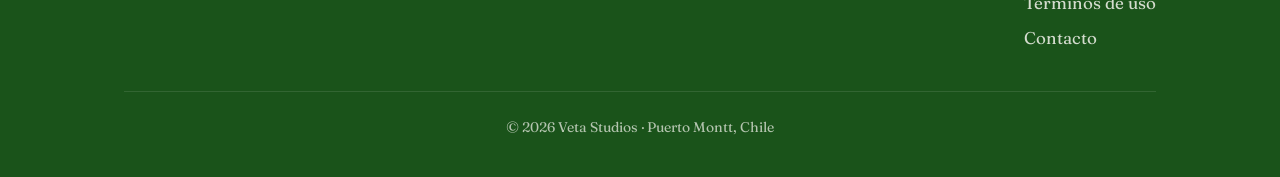
==== commit 65a93d57: "privacidad v1.1.1: 'la tienda de aplicaciones' (alinea con la app y el spec legal) Resuelve la OQ de" ====
--- a/privacidad/index.html
+++ b/privacidad/index.html
@@ -88,7 +88,7 @@
     <h2>3. Para qué usamos tus datos</h2>
     <ul>
       <li>Operar el servicio (autenticación, corrección, reportes).</li>
-      <li>Cobrar tu suscripción a través de Apple App Store o Google Play.</li>
+      <li>Cobrar tu suscripción a través de la tienda de aplicaciones.</li>
       <li>Aplicar los límites de tu plan (Gratis: 100 hojas al mes, hasta 3 cursos).</li>
       <li>Generar estadísticas anónimas de uso del servicio (no individualizadas).</li>
       <li>Cumplir obligaciones legales (tributarias, requerimientos de autoridades competentes).</li>
